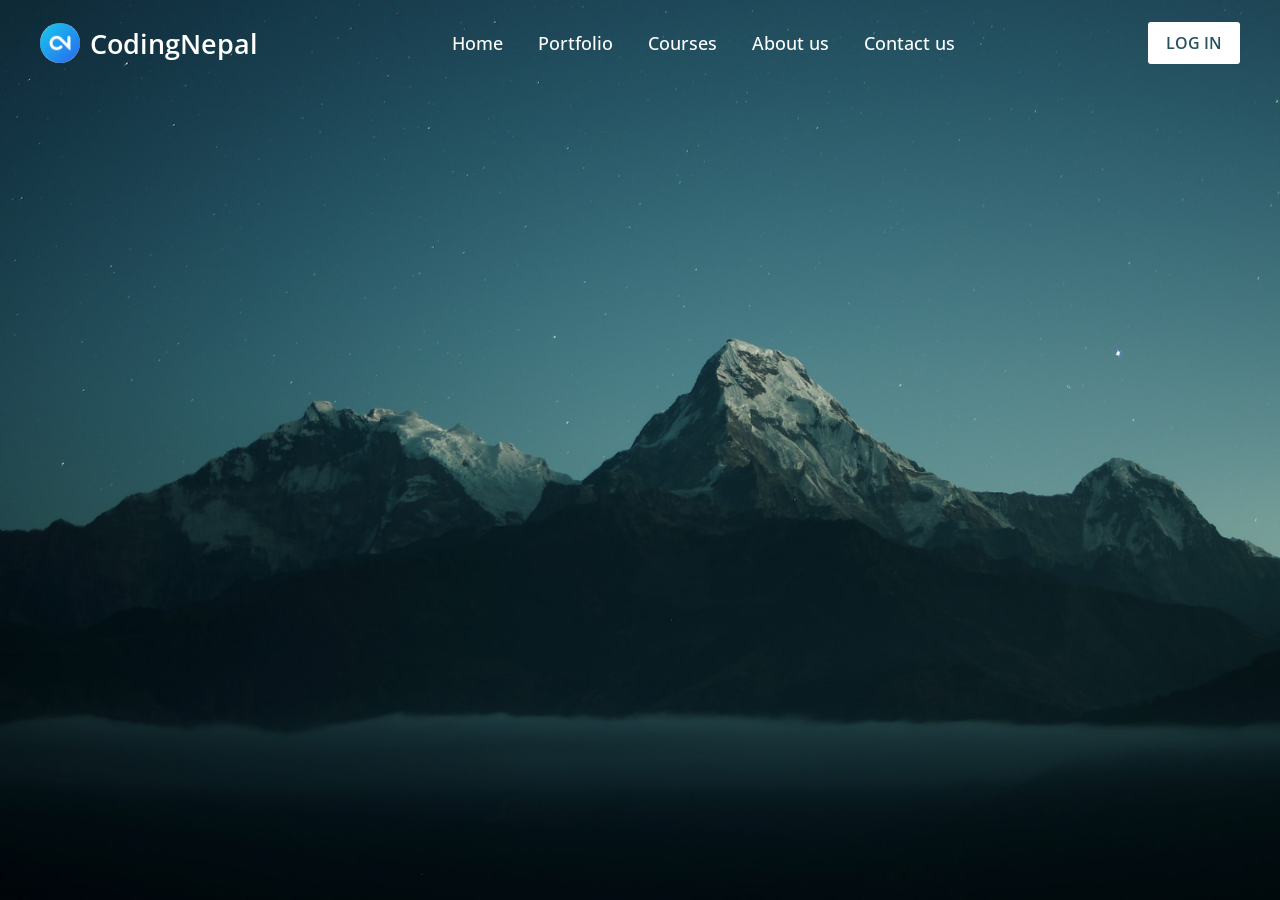
==== login/index.html @ e91c0896 "Add files via upload" ====
<!DOCTYPE html>
<!-- Coding By CodingNepal - www.codingnepalweb.com -->
<html lang="en">
<head>
    <meta charset="UTF-8">
    <meta name="viewport" content="width=device-width, initial-scale=1.0">
    <title>Website with Login & Signup Form | CodingNepal</title>
    <!-- Google Fonts Link For Icons -->
    <link rel="stylesheet" href="https://fonts.googleapis.com/css2?family=Material+Symbols+Rounded:opsz,wght,FILL,GRAD@48,400,0,0">
    <link rel="stylesheet" href="style.css">
    <script src="script.js" defer></script>
</head>
<body>
    <header>
        <nav class="navbar">
            <span class="hamburger-btn material-symbols-rounded">menu</span>
            <a href="#" class="logo">
                <img src="images/logo.jpg" alt="logo">
                <h2>CodingNepal</h2>
            </a>
            <ul class="links">
                <span class="close-btn material-symbols-rounded">close</span>
                <li><a href="#">Home</a></li>
                <li><a href="#">Portfolio</a></li>
                <li><a href="#">Courses</a></li>
                <li><a href="#">About us</a></li>
                <li><a href="#">Contact us</a></li>
            </ul>
            <button class="login-btn">LOG IN</button>
        </nav>
    </header>

    <div class="blur-bg-overlay"></div>
    <div class="form-popup">
        <span class="close-btn material-symbols-rounded">close</span>
        <div class="form-box login">
            <div class="form-details">
                <h2>Welcome Back</h2>
                <p>Please log in using your personal information to stay connected with us.</p>
            </div>
            <div class="form-content">
                <h2>LOGIN</h2>
                <form action="#">
                    <div class="input-field">
                        <input type="text" required>
                        <label>Email</label>
                    </div>
                    <div class="input-field">
                        <input type="password" required>
                        <label>Password</label>
                    </div>
                    <a href="#" class="forgot-pass-link">Forgot password?</a>
                    <button type="submit">Log In</button>
                </form>
                <div class="bottom-link">
                    Don't have an account?
                    <a href="#" id="signup-link">Signup</a>
                </div>
            </div>
        </div>
        <div class="form-box signup">
            <div class="form-details">
                <h2>Create Account</h2>
                <p>To become a part of our community, please sign up using your personal information.</p>
            </div>
            <div class="form-content">
                <h2>SIGNUP</h2>
                <form action="#">
                    <div class="input-field">
                        <input type="text" required>
                        <label>Enter your email</label>
                    </div>
                    <div class="input-field">
                        <input type="password" required>
                        <label>Create password</label>
                    </div>
                    <div class="policy-text">
                        <input type="checkbox" id="policy">
                        <label for="policy">
                            I agree the
                            <a href="#" class="option">Terms & Conditions</a>
                        </label>
                    </div>
                    <button type="submit">Sign Up</button>
                </form>
                <div class="bottom-link">
                    Already have an account? 
                    <a href="#" id="login-link">Login</a>
                </div>
            </div>
        </div>
    </div>
</body>
</html>
---- login/style.css ----
/* Importing Google font - Open Sans */
@import url("https://fonts.googleapis.com/css2?family=Open+Sans:wght@400;500;600;700&display=swap");

* {
    margin: 0;
    padding: 0;
    box-sizing: border-box;
    font-family: "Open Sans", sans-serif;
}

body {
    height: 100vh;
    width: 100%;
    background: url("images/hero-bg.jpg") center/cover no-repeat;
}

header {
    position: fixed;
    width: 100%;
    top: 0;
    left: 0;
    z-index: 10;
    padding: 0 10px;
}

.navbar {
    display: flex;
    padding: 22px 0;
    align-items: center;
    max-width: 1200px;
    margin: 0 auto;
    justify-content: space-between;
}

.navbar .hamburger-btn {
    display: none;
    color: #fff;
    cursor: pointer;
    font-size: 1.5rem;
}

.navbar .logo {
    gap: 10px;
    display: flex;
    align-items: center;
    text-decoration: none;
}

.navbar .logo img {
    width: 40px;
    border-radius: 50%;
}

.navbar .logo h2 {
    color: #fff;
    font-weight: 600;
    font-size: 1.7rem;
}

.navbar .links {
    display: flex;
    gap: 35px;
    list-style: none;
    align-items: center;
}

.navbar .close-btn {
    position: absolute;
    right: 20px;
    top: 20px;
    display: none;
    color: #000;
    cursor: pointer;
}

.navbar .links a {
    color: #fff;
    font-size: 1.1rem;
    font-weight: 500;
    text-decoration: none;
    transition: 0.1s ease;
}

.navbar .links a:hover {
    color: #19e8ff;
}

.navbar .login-btn {
    border: none;
    outline: none;
    background: #fff;
    color: #275360;
    font-size: 1rem;
    font-weight: 600;
    padding: 10px 18px;
    border-radius: 3px;
    cursor: pointer;
    transition: 0.15s ease;
}

.navbar .login-btn:hover {
    background: #ddd;
}

.form-popup {
    position: fixed;
    top: 50%;
    left: 50%;
    z-index: 10;
    width: 100%;
    opacity: 0;
    pointer-events: none;
    max-width: 720px;
    background: #fff;
    border: 2px solid #fff;
    transform: translate(-50%, -70%);
}

.show-popup .form-popup {
    opacity: 1;
    pointer-events: auto;
    transform: translate(-50%, -50%);
    transition: transform 0.3s ease, opacity 0.1s;
}

.form-popup .close-btn {
    position: absolute;
    top: 12px;
    right: 12px;
    color: #878484;
    cursor: pointer;
}

.blur-bg-overlay {
    position: fixed;
    top: 0;
    left: 0;
    z-index: 10;
    height: 100%;
    width: 100%;
    opacity: 0;
    pointer-events: none;
    backdrop-filter: blur(5px);
    -webkit-backdrop-filter: blur(5px);
    transition: 0.1s ease;
}

.show-popup .blur-bg-overlay {
    opacity: 1;
    pointer-events: auto;
}

.form-popup .form-box {
    display: flex;
}

.form-box .form-details {
    width: 100%;
    color: #fff;
    max-width: 330px;
    text-align: center;
    display: flex;
    flex-direction: column;
    justify-content: center;
    align-items: center;
}

.login .form-details {
    padding: 0 40px;
    background: url("images/login-img.jpg");
    background-position: center;
    background-size: cover;
}

.signup .form-details {
    padding: 0 20px;
    background: url("images/signup-img.jpg");
    background-position: center;
    background-size: cover;
}

.form-box .form-content {
    width: 100%;
    padding: 35px;
}

.form-box h2 {
    text-align: center;
    margin-bottom: 29px;
}

form .input-field {
    position: relative;
    height: 50px;
    width: 100%;
    margin-top: 20px;
}

.input-field input {
    height: 100%;
    width: 100%;
    background: none;
    outline: none;
    font-size: 0.95rem;
    padding: 0 15px;
    border: 1px solid #717171;
    border-radius: 3px;
}

.input-field input:focus {
    border: 1px solid #00bcd4;
}

.input-field label {
    position: absolute;
    top: 50%;
    left: 15px;
    transform: translateY(-50%);
    color: #4a4646;
    pointer-events: none;
    transition: 0.2s ease;
}

.input-field input:is(:focus, :valid) {
    padding: 16px 15px 0;
}

.input-field input:is(:focus, :valid)~label {
    transform: translateY(-120%);
    color: #00bcd4;
    font-size: 0.75rem;
}

.form-box a {
    color: #00bcd4;
    text-decoration: none;
}

.form-box a:hover {
    text-decoration: underline;
}

form :where(.forgot-pass-link, .policy-text) {
    display: inline-flex;
    margin-top: 13px;
    font-size: 0.95rem;
}

form button {
    width: 100%;
    color: #fff;
    border: none;
    outline: none;
    padding: 14px 0;
    font-size: 1rem;
    font-weight: 500;
    border-radius: 3px;
    cursor: pointer;
    margin: 25px 0;
    background: #00bcd4;
    transition: 0.2s ease;
}

form button:hover {
    background: #0097a7;
}

.form-content .bottom-link {
    text-align: center;
}

.form-popup .signup,
.form-popup.show-signup .login {
    display: none;
}

.form-popup.show-signup .signup {
    display: flex;
}

.signup .policy-text {
    display: flex;
    margin-top: 14px;
    align-items: center;
}

.signup .policy-text input {
    width: 14px;
    height: 14px;
    margin-right: 7px;
}

@media (max-width: 950px) {
    .navbar :is(.hamburger-btn, .close-btn) {
        display: block;
    }

    .navbar {
        padding: 15px 0;
    }

    .navbar .logo img {
        display: none;
    }

    .navbar .logo h2 {
        font-size: 1.4rem;
    }

    .navbar .links {
        position: fixed;
        top: 0;
        z-index: 10;
        left: -100%;
        display: block;
        height: 100vh;
        width: 100%;
        padding-top: 60px;
        text-align: center;
        background: #fff;
        transition: 0.2s ease;
    }

    .navbar .links.show-menu {
        left: 0;
    }

    .navbar .links a {
        display: inline-flex;
        margin: 20px 0;
        font-size: 1.2rem;
        color: #000;
    }

    .navbar .links a:hover {
        color: #00BCD4;
    }

    .navbar .login-btn {
        font-size: 0.9rem;
        padding: 7px 10px;
    }
}

@media (max-width: 760px) {
    .form-popup {
        width: 95%;
    }

    .form-box .form-details {
        display: none;
    }

    .form-box .form-content {
        padding: 30px 20px;
    }
}
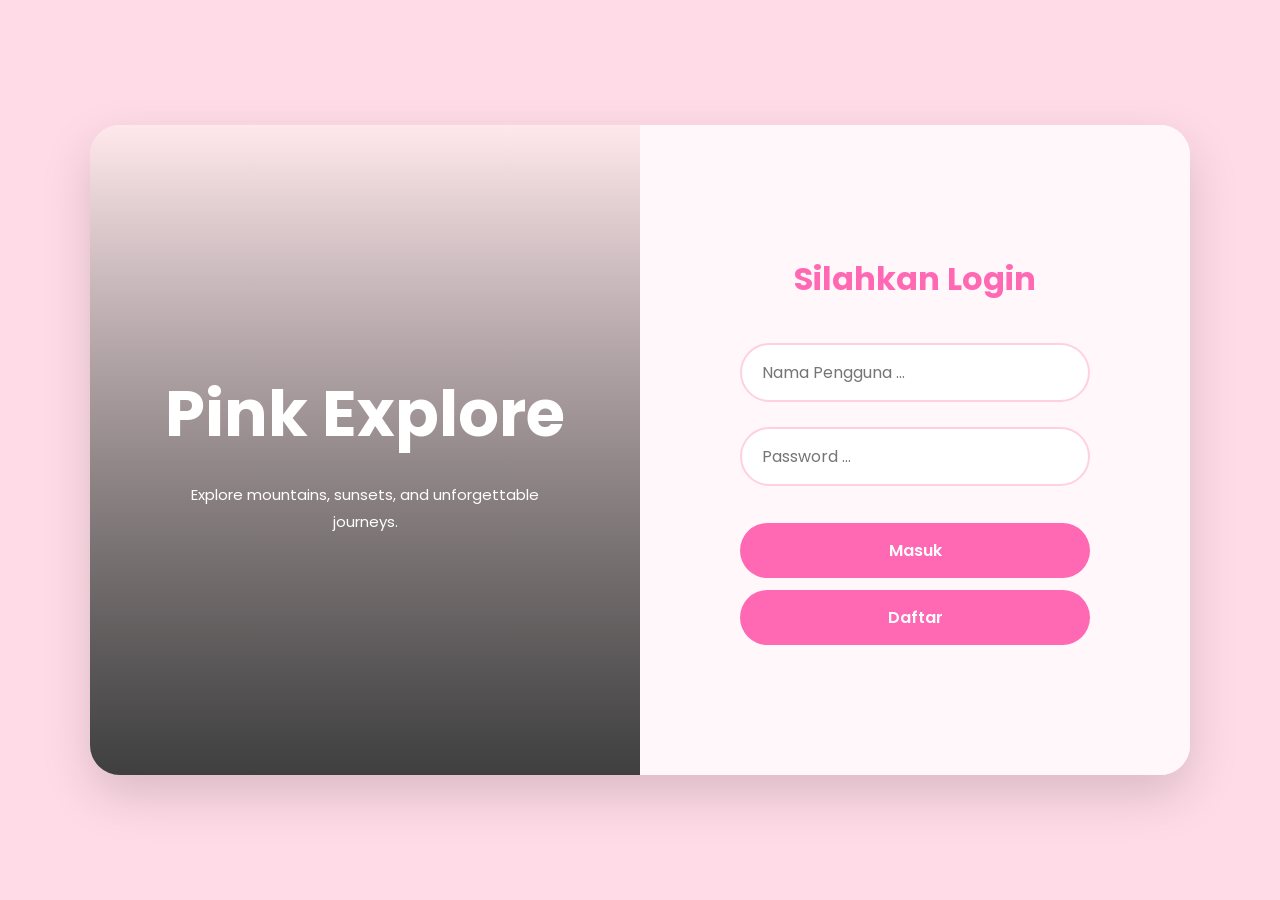
==== commit 996c9efb: "Add files via upload" ====
--- a/login/index.html
+++ b/login/index.html
@@ -1,94 +1,117 @@
 <!DOCTYPE html>
-<!-- Coding By CodingNepal - www.codingnepalweb.com -->
 <html lang="en">
 <head>
-    <meta charset="UTF-8">
-    <meta name="viewport" content="width=device-width, initial-scale=1.0">
-    <title>Website with Login & Signup Form | CodingNepal</title>
-    <!-- Google Fonts Link For Icons -->
-    <link rel="stylesheet" href="https://fonts.googleapis.com/css2?family=Material+Symbols+Rounded:opsz,wght,FILL,GRAD@48,400,0,0">
-    <link rel="stylesheet" href="style.css">
-    <script src="script.js" defer></script>
+
+  <meta charset="UTF-8">
+
+  <meta
+    name="viewport"
+    content="width=device-width, initial-scale=1.0">
+
+  <title>Login - Pink Explore</title>
+
+  <!-- CSS -->
+  <link rel="stylesheet" href="login.css">
+
+  <!-- GOOGLE FONT -->
+  <link rel="preconnect" href="https://fonts.googleapis.com">
+
+  <link
+    rel="preconnect"
+    href="https://fonts.gstatic.com"
+    crossorigin>
+
+  <link
+    href="https://fonts.googleapis.com/css2?family=Poppins:wght@300;400;500;600;700&display=swap"
+    rel="stylesheet">
+
 </head>
+
 <body>
-    <header>
-        <nav class="navbar">
-            <span class="hamburger-btn material-symbols-rounded">menu</span>
-            <a href="#" class="logo">
-                <img src="images/logo.jpg" alt="logo">
-                <h2>CodingNepal</h2>
-            </a>
-            <ul class="links">
-                <span class="close-btn material-symbols-rounded">close</span>
-                <li><a href="#">Home</a></li>
-                <li><a href="#">Portfolio</a></li>
-                <li><a href="#">Courses</a></li>
-                <li><a href="#">About us</a></li>
-                <li><a href="#">Contact us</a></li>
-            </ul>
-            <button class="login-btn">LOG IN</button>
-        </nav>
-    </header>
 
-    <div class="blur-bg-overlay"></div>
-    <div class="form-popup">
-        <span class="close-btn material-symbols-rounded">close</span>
-        <div class="form-box login">
-            <div class="form-details">
-                <h2>Welcome Back</h2>
-                <p>Please log in using your personal information to stay connected with us.</p>
-            </div>
-            <div class="form-content">
-                <h2>LOGIN</h2>
-                <form action="#">
-                    <div class="input-field">
-                        <input type="text" required>
-                        <label>Email</label>
-                    </div>
-                    <div class="input-field">
-                        <input type="password" required>
-                        <label>Password</label>
-                    </div>
-                    <a href="#" class="forgot-pass-link">Forgot password?</a>
-                    <button type="submit">Log In</button>
-                </form>
-                <div class="bottom-link">
-                    Don't have an account?
-                    <a href="#" id="signup-link">Signup</a>
-                </div>
-            </div>
+  <div class="container">
+
+    <!-- LEFT SIDE -->
+    <div class="left">
+
+      <div class="overlay"></div>
+
+      <div class="text">
+
+        <h1>Pink Explore</h1>
+
+        <p>
+          Explore mountains, sunsets,
+          and unforgettable journeys.
+        </p>
+
+      </div>
+
+    </div>
+
+    <!-- RIGHT SIDE -->
+    <div class="right">
+
+      <!-- LOGIN FORM -->
+      <form id="loginForm" class="login-box">
+
+        <h2>Silahkan Login</h2>
+
+        <!-- USERNAME -->
+        <div class="input-box">
+
+          <input
+            type="text"
+            id="username"
+            placeholder="Nama Pengguna ..."
+            required="required">
+
         </div>
-        <div class="form-box signup">
-            <div class="form-details">
-                <h2>Create Account</h2>
-                <p>To become a part of our community, please sign up using your personal information.</p>
-            </div>
-            <div class="form-content">
-                <h2>SIGNUP</h2>
-                <form action="#">
-                    <div class="input-field">
-                        <input type="text" required>
-                        <label>Enter your email</label>
-                    </div>
-                    <div class="input-field">
-                        <input type="password" required>
-                        <label>Create password</label>
-                    </div>
-                    <div class="policy-text">
-                        <input type="checkbox" id="policy">
-                        <label for="policy">
-                            I agree the
-                            <a href="#" class="option">Terms & Conditions</a>
-                        </label>
-                    </div>
-                    <button type="submit">Sign Up</button>
-                </form>
-                <div class="bottom-link">
-                    Already have an account? 
-                    <a href="#" id="login-link">Login</a>
-                </div>
-            </div>
+
+        <!-- PASSWORD -->
+        <div class="input-box">
+
+          <input
+            type="password"
+            id="password"
+            placeholder="Password ..."
+            required="required">
+
         </div>
+
+        <!-- BUTTON LOGIN -->
+        <button type="submit">
+
+          Masuk
+
+        </button>
+
+
+        <!-- BUTTON REGISTER -->
+        <button
+          type="button"
+          onclick="location.href='../register/index.html'">
+
+          Daftar
+
+        </button>
+
+        <!-- ALERT -->
+        <div
+          id="alertBox"
+          class="alert"
+          style="display:none;">
+
+        </div>
+
+      </form>
+
     </div>
+
+  </div>
+
+  <!-- JS -->
+  <script src="../js/login.js"></script>
+
 </body>
 </html>
--- a/login/login.css
+++ b/login/login.css
@@ -0,0 +1,175 @@
+*{
+  margin:0;
+  padding:0;
+  box-sizing:border-box;
+  font-family:'Poppins',sans-serif;
+}
+
+body{
+  min-height:100vh;
+  display:flex;
+  justify-content:center;
+  align-items:center;
+  background:#ffdbe7;
+  overflow:hidden;
+}
+
+.container{
+  width:90%;
+  max-width:1100px;
+  height:650px;
+  background:white;
+  border-radius:30px;
+  overflow:hidden;
+  display:flex;
+  box-shadow:0 20px 50px rgba(0,0,0,0.15);
+}
+
+/* LEFT SIDE */
+.left{
+  flex:1;
+  position:relative;
+
+  background:
+  linear-gradient(
+    rgba(255,192,203,0.2),
+    rgba(0,0,0,0.5)
+  ),
+  url('../images/bg.jpg');
+
+  background-size:cover;
+  background-position:center;
+
+  display:flex;
+  justify-content:center;
+  align-items:center;
+}
+
+.overlay{
+  position:absolute;
+  inset:0;
+  background:linear-gradient(
+    rgba(255,192,203,0.2),
+    rgba(0,0,0,0.5)
+  );
+}
+
+.text{
+  position:relative;
+  color:white;
+  text-align:center;
+  padding:30px;
+  z-index:2;
+}
+
+.text h1{
+  font-size:4rem;
+  margin-bottom:20px;
+}
+
+.text p{
+  max-width:400px;
+  line-height:1.8;
+  font-size:15px;
+}
+
+/* RIGHT SIDE */
+.right{
+  flex:1;
+  display:flex;
+  justify-content:center;
+  align-items:center;
+  background:#fff7f9;
+}
+
+/* LOGIN BOX */
+.login-box{
+  width:80%;
+  max-width:350px;
+}
+
+.login-box h2{
+  text-align:center;
+  margin-bottom:40px;
+  color:#ff69b4;
+  font-size:2rem;
+}
+
+/* INPUT */
+.input-box{
+  margin-bottom:25px;
+}
+
+.input-box input{
+  width:100%;
+  padding:15px 20px;
+  border:none;
+  border-radius:50px;
+  background:white;
+  outline:none;
+  font-size:1rem;
+  border:2px solid #ffd1df;
+  transition:0.3s;
+}
+
+.input-box input:focus{
+  border-color:#ff69b4;
+  box-shadow:0 0 10px rgba(255,105,180,0.2);
+}
+
+/* BUTTON */
+button{
+  width:100%;
+  padding:15px;
+  border:none;
+  background:#ff69b4;
+  color:white;
+  border-radius:50px;
+  cursor:pointer;
+  font-size:1rem;
+  font-weight:600;
+  transition:0.3s;
+  margin-top:12px;
+}
+
+button:hover{
+  transform:translateY(-3px);
+  background:#ff4fa2;
+}
+
+/* ALERT */
+.alert{
+  margin-top:20px;
+  padding:12px;
+  border-radius:12px;
+  background:#ffe1ec;
+  color:#ff2d75;
+  text-align:center;
+  font-size:14px;
+}
+
+/* RESPONSIVE */
+@media(max-width:900px){
+
+  body{
+    padding:20px;
+  }
+
+  .container{
+    flex-direction:column;
+    height:auto;
+  }
+
+  .left{
+    height:250px;
+  }
+
+  .text h1{
+    font-size:2.5rem;
+  }
+
+  .login-box{
+    padding:40px 0;
+  }
+
+}
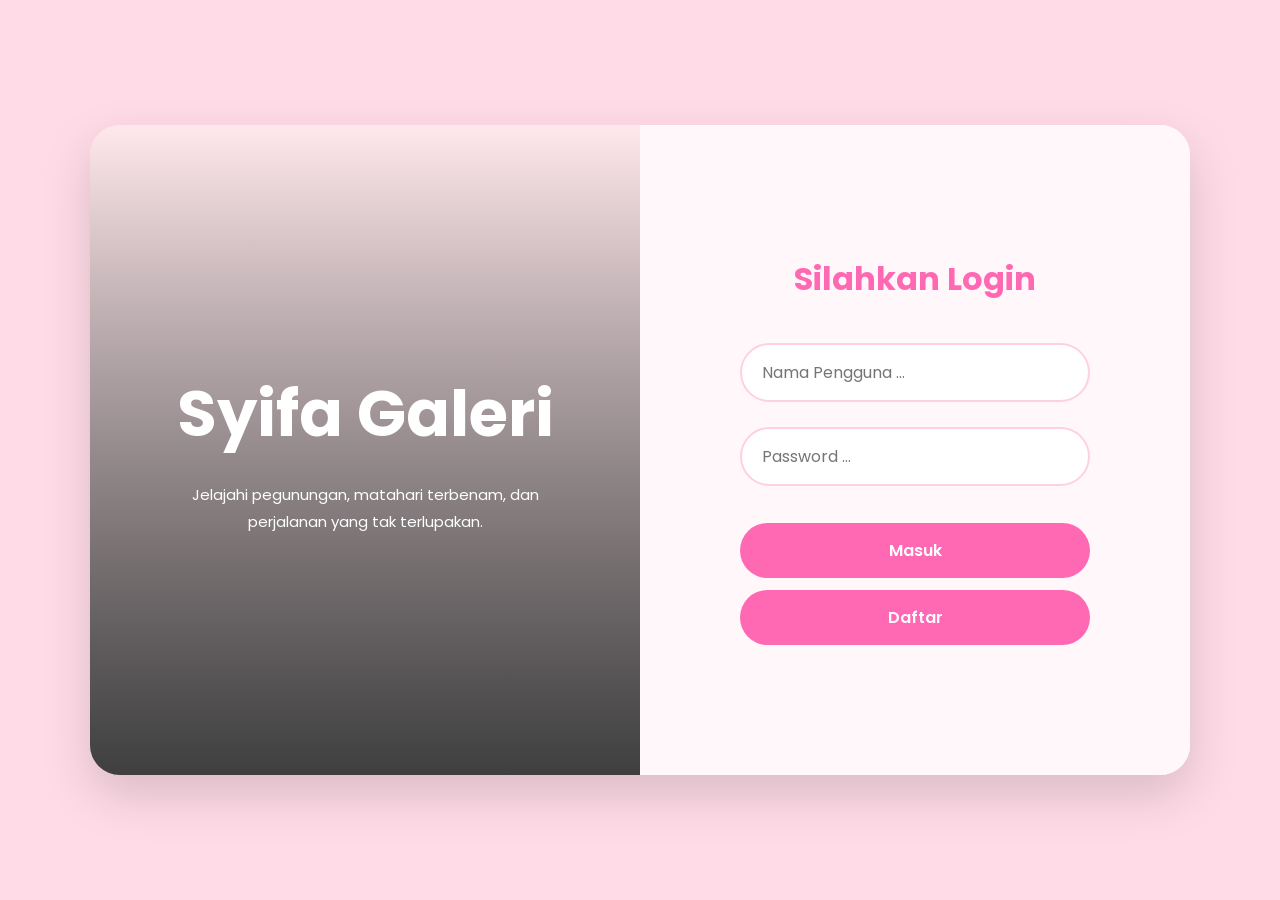
==== commit 0f3e6747: "Update index.html" ====
--- a/login/index.html
+++ b/login/index.html
@@ -38,11 +38,11 @@
 
       <div class="text">
 
-        <h1>Pink Explore</h1>
+        <h1>Syifa Galeri</h1>
 
         <p>
-          Explore mountains, sunsets,
-          and unforgettable journeys.
+          Jelajahi pegunungan, matahari terbenam,
+          dan perjalanan yang tak terlupakan.
         </p>
 
       </div>
@@ -114,4 +114,4 @@
   <script src="../js/login.js"></script>
 
 </body>
-</html>+</html>
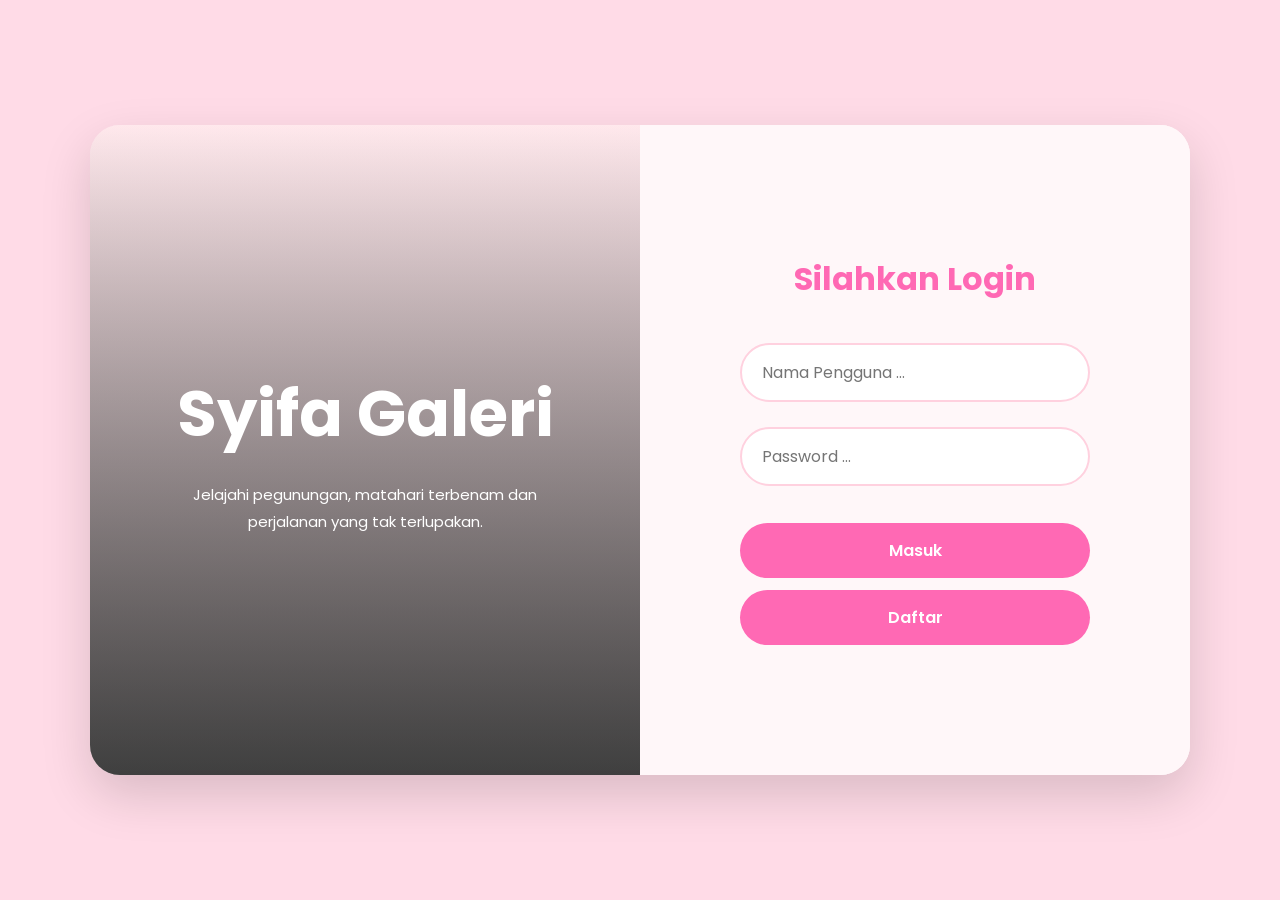
==== commit a67c081b: "Update index.html" ====
--- a/login/index.html
+++ b/login/index.html
@@ -8,7 +8,7 @@
     name="viewport"
     content="width=device-width, initial-scale=1.0">
 
-  <title>Login - Pink Explore</title>
+  <title>Login - Syifa Galeri</title>
 
   <!-- CSS -->
   <link rel="stylesheet" href="login.css">
@@ -41,7 +41,7 @@
         <h1>Syifa Galeri</h1>
 
         <p>
-          Jelajahi pegunungan, matahari terbenam,
+          Jelajahi pegunungan, matahari terbenam
           dan perjalanan yang tak terlupakan.
         </p>
 
